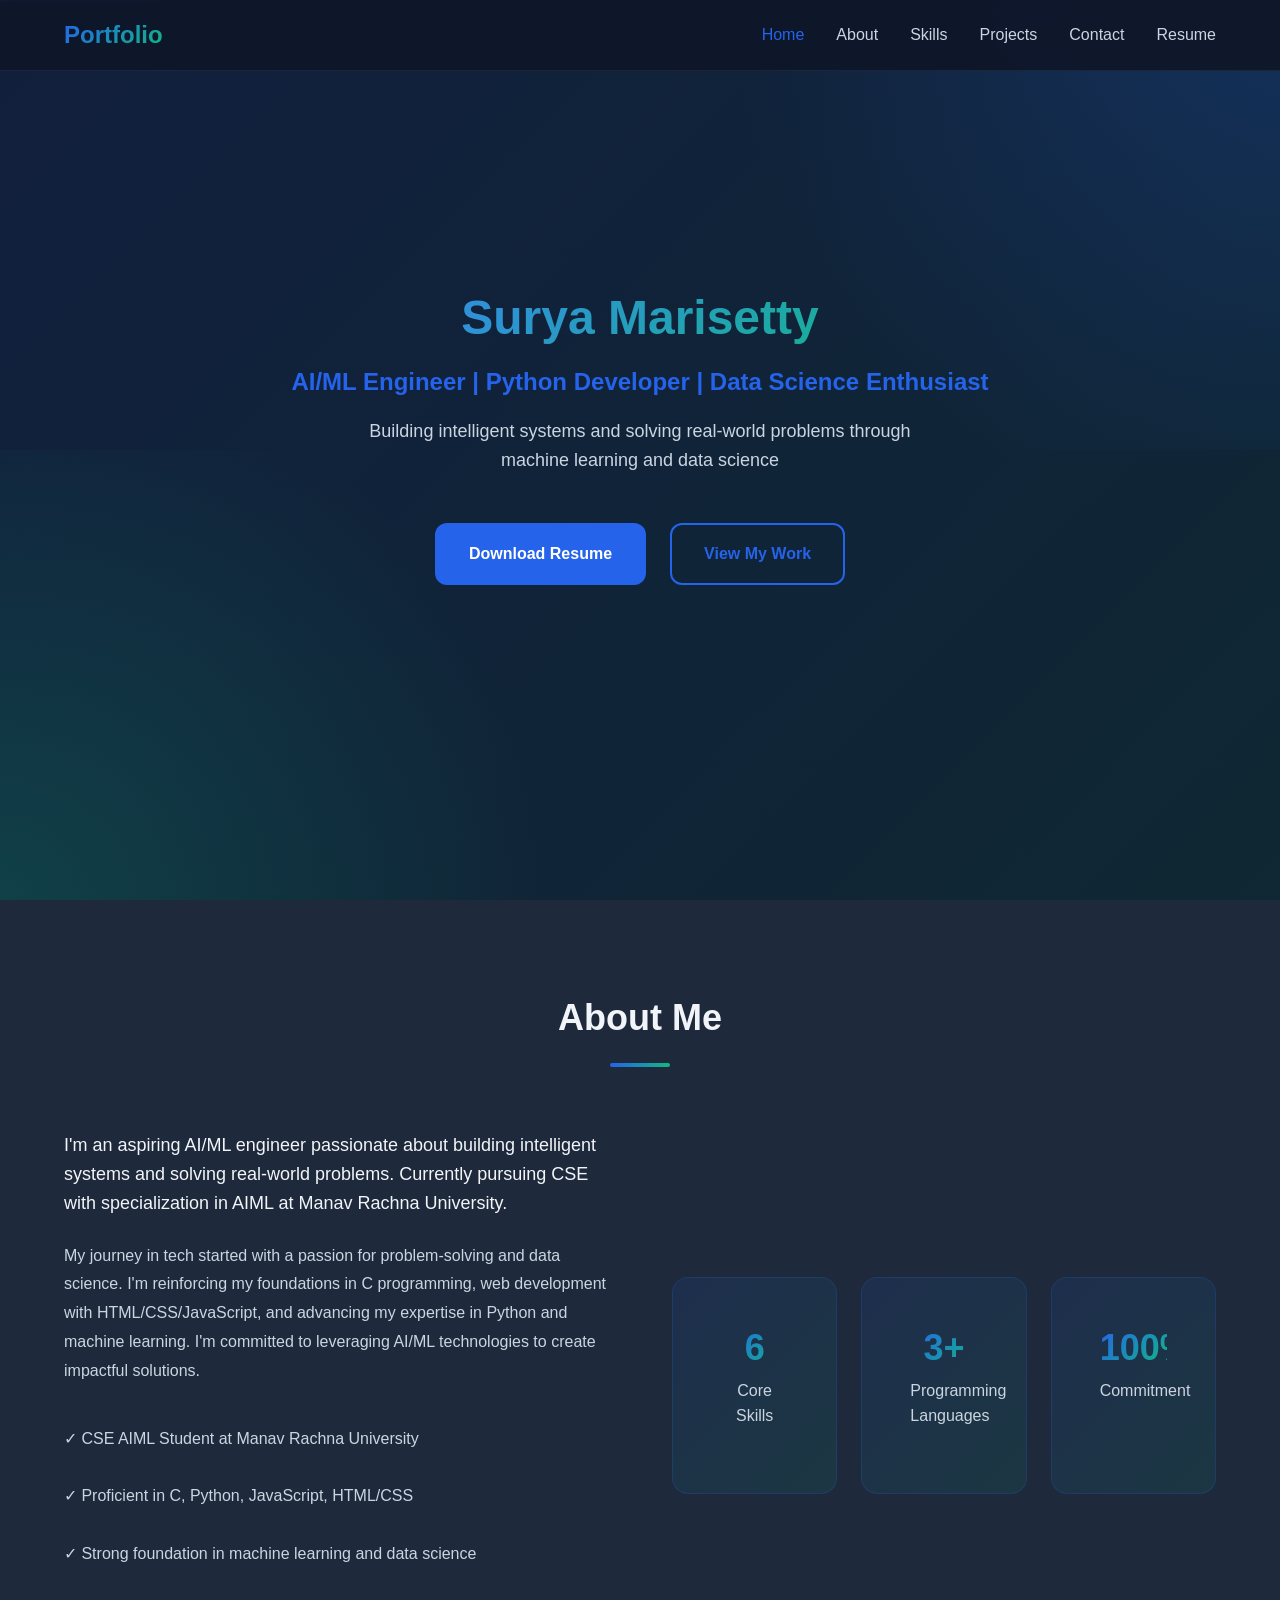
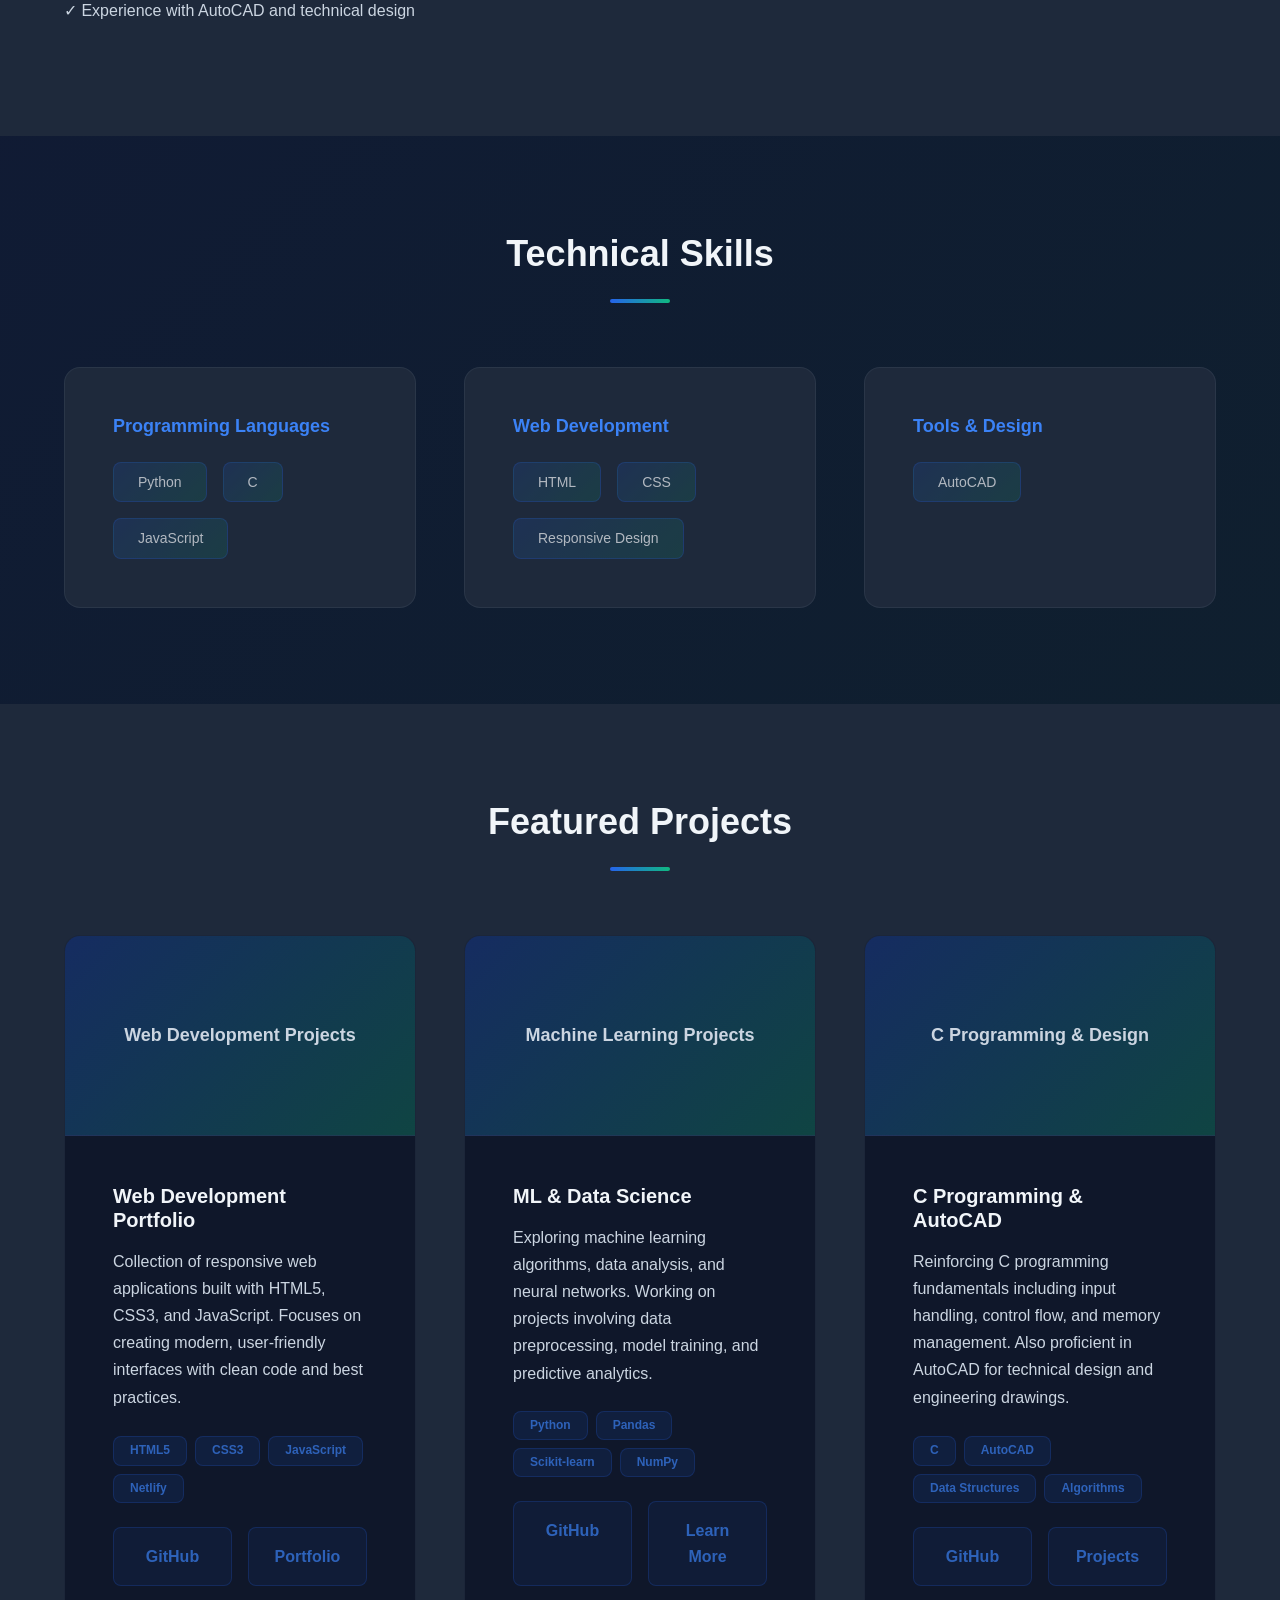
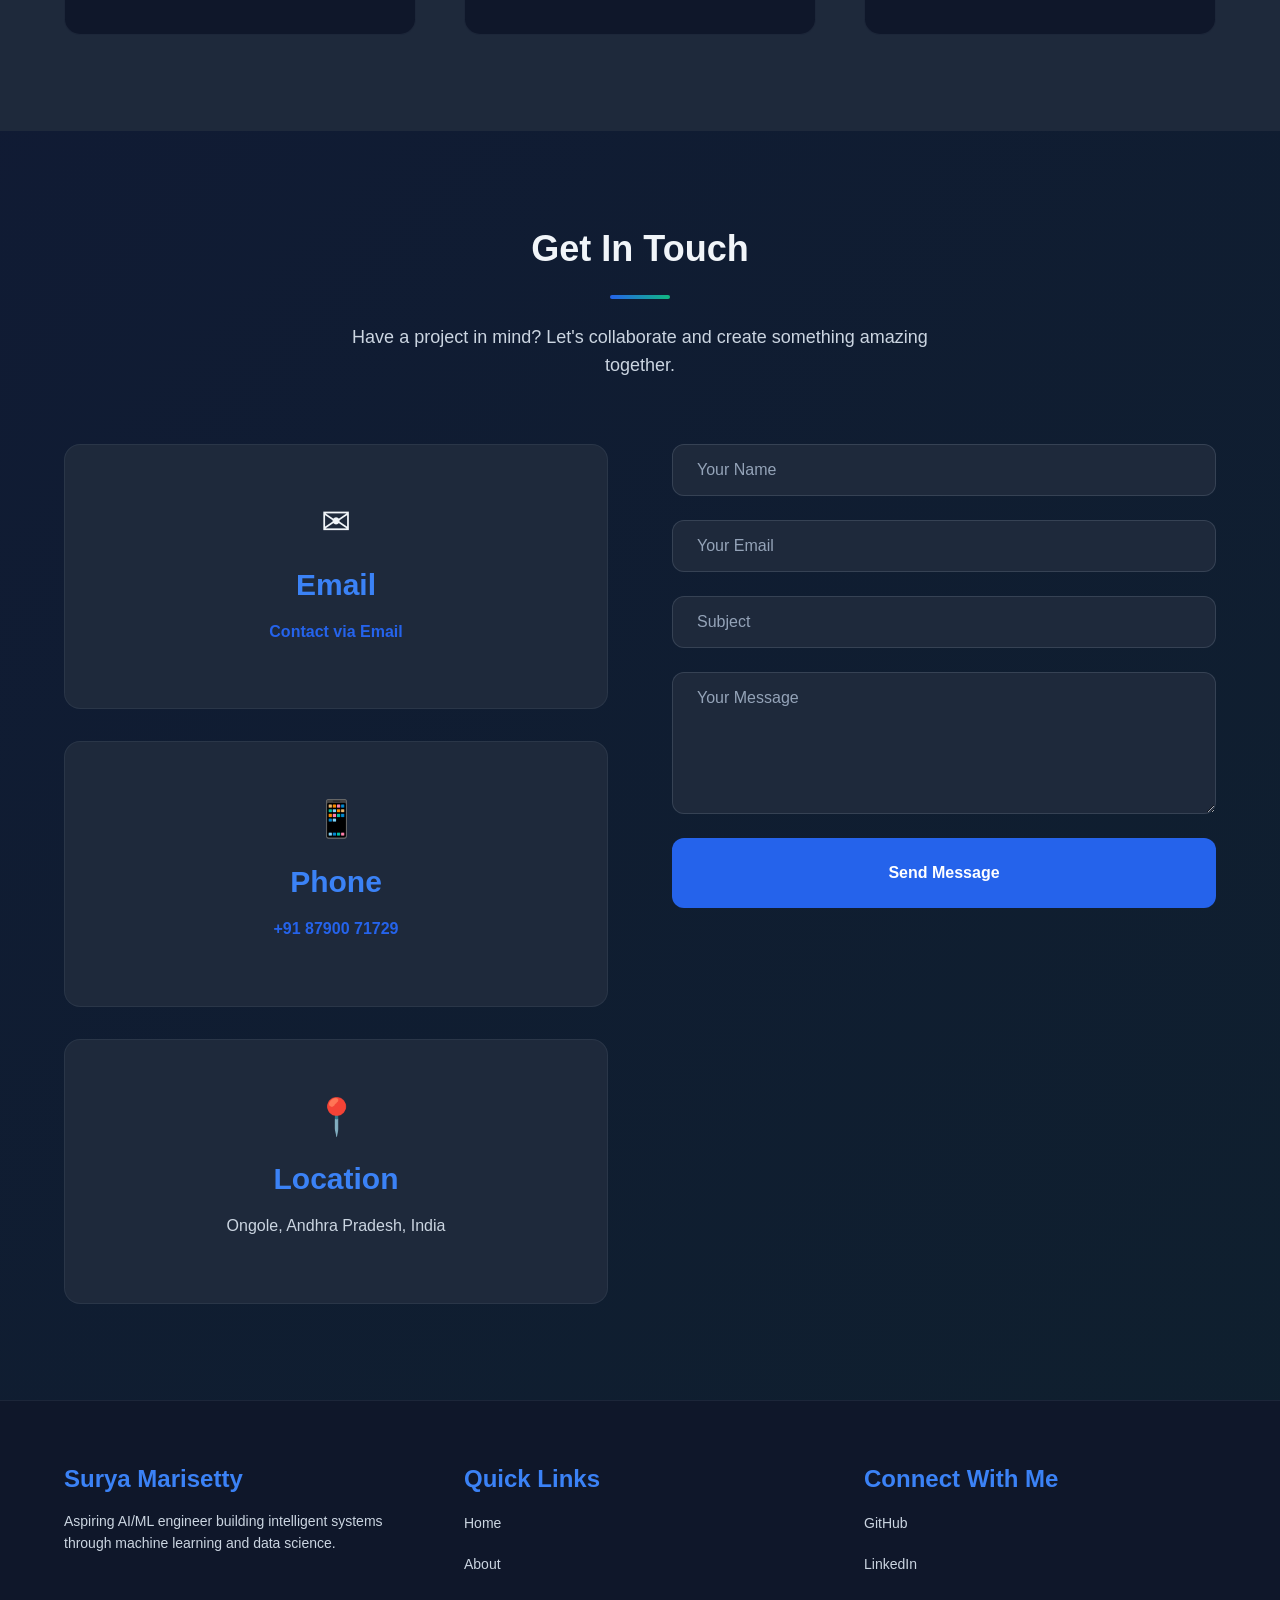
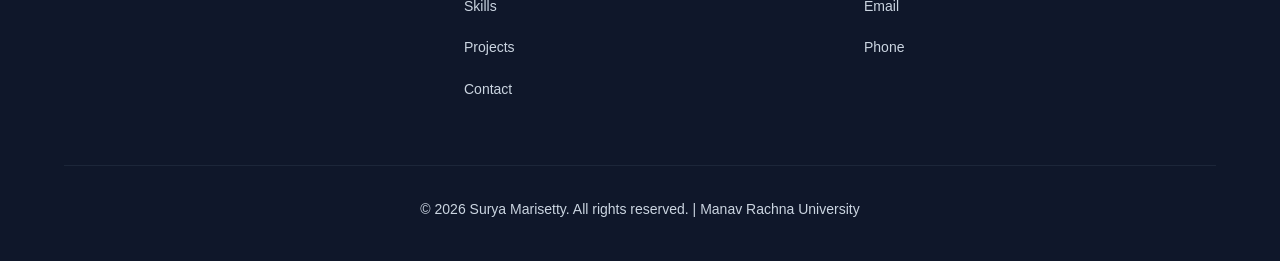
==== index.html @ 5ca96679 "Add files via upload" ====
<!DOCTYPE html>
<html lang="en">
<head>
    <meta charset="UTF-8">
    <meta name="viewport" content="width=device-width, initial-scale=1.0">
    <meta name="description" content="Professional portfolio showcasing projects, skills, and expertise">
    <meta name="keywords" content="portfolio, developer, projects, skills">
    <meta name="author" content="Surya Marisetty">
    <title>Professional Portfolio - Surya Marisetty</title>
    <link rel="stylesheet" href="styles.css">
    <link rel="canonical" href="https://yourportfolio.com">
</head>
<body>
    <!-- Navigation Bar -->
    <nav class="navbar" id="navbar">
        <div class="nav-container">
            <div class="logo">
                <span class="logo-text">Portfolio</span>
            </div>
            <button class="hamburger" id="hamburger">
                <span></span>
                <span></span>
                <span></span>
            </button>
            <ul class="nav-menu" id="navMenu">
                <li><a href="#home" class="nav-link">Home</a></li>
                <li><a href="#about" class="nav-link">About</a></li>
                <li><a href="#skills" class="nav-link">Skills</a></li>
                <li><a href="#projects" class="nav-link">Projects</a></li>
                <li><a href="#contact" class="nav-link">Contact</a></li>
                <li><a href="resume.html" class="nav-link" target="_blank">Resume</a></li>
            </ul>
        </div>
    </nav>

    <!-- Hero Section -->
    <section id="home" class="hero">
        <div class="hero-content">
            <h1 class="hero-title">Surya Marisetty</h1>
            <p class="hero-subtitle">AI/ML Engineer | Python Developer | Data Science Enthusiast</p>
            <p class="hero-description">Building intelligent systems and solving real-world problems through machine learning and data science</p>
            <div class="hero-buttons">
                <a href="resume.html" target="_blank" class="btn btn-primary">Download Resume</a>
                <a href="#projects" class="btn btn-secondary">View My Work</a>
            </div>
        </div>
        <div class="hero-background"></div>
    </section>

    <!-- About Section -->
    <section id="about" class="about">
        <div class="container">
            <div class="section-header">
                <h2 class="section-title">About Me</h2>
                <div class="title-underline"></div>
            </div>
            <div class="about-content">
                <div class="about-text">
                    <p class="about-intro">
                        I'm an aspiring AI/ML engineer passionate about building intelligent systems and solving real-world problems. 
                        Currently pursuing CSE with specialization in AIML at Manav Rachna University.
                    </p>
                    <p class="about-description">
                        My journey in tech started with a passion for problem-solving and data science. I'm reinforcing my foundations in C programming, 
                        web development with HTML/CSS/JavaScript, and advancing my expertise in Python and machine learning. 
                        I'm committed to leveraging AI/ML technologies to create impactful solutions.
                    </p>
                    <ul class="about-highlights">
                        <li>✓ CSE AIML Student at Manav Rachna University</li>
                        <li>✓ Proficient in C, Python, JavaScript, HTML/CSS</li>
                        <li>✓ Strong foundation in machine learning and data science</li>
                        <li>✓ Experience with AutoCAD and technical design</li>
                    </ul>
                </div>
                <div class="about-stats">
                    <div class="stat-card">
                        <h3 class="stat-number">6</h3>
                        <p class="stat-label">Core Skills</p>
                    </div>
                    <div class="stat-card">
                        <h3 class="stat-number">3+</h3>
                        <p class="stat-label">Programming Languages</p>
                    </div>
                    <div class="stat-card">
                        <h3 class="stat-number">100%</h3>
                        <p class="stat-label">Commitment</p>
                    </div>
                </div>
            </div>
        </div>
    </section>

    <!-- Skills Section -->
    <section id="skills" class="skills">
        <div class="container">
            <div class="section-header">
                <h2 class="section-title">Technical Skills</h2>
                <div class="title-underline"></div>
            </div>
            <div class="skills-grid">
                <div class="skill-category">
                    <h3 class="skill-title">Programming Languages</h3>
                    <div class="skill-tags">
                        <span class="skill-tag">Python</span>
                        <span class="skill-tag">C</span>
                        <span class="skill-tag">JavaScript</span>
                    </div>
                </div>

                <div class="skill-category">
                    <h3 class="skill-title">Web Development</h3>
                    <div class="skill-tags">
                        <span class="skill-tag">HTML</span>
                        <span class="skill-tag">CSS</span>
                        <span class="skill-tag">Responsive Design</span>
                    </div>
                </div>

                <div class="skill-category">
                    <h3 class="skill-title">Tools & Design</h3>
                    <div class="skill-tags">
                        <span class="skill-tag">AutoCAD</span>
                    </div>
                </div>
            </div>
        </div>
    </section>

    <!-- Projects Section -->
    <section id="projects" class="projects">
        <div class="container">
            <div class="section-header">
                <h2 class="section-title">Featured Projects</h2>
                <div class="title-underline"></div>
            </div>
            <div class="projects-grid">
                <article class="project-card">
                    <div class="project-image">
                        <div class="placeholder-image">Web Development Projects</div>
                    </div>
                    <div class="project-content">
                        <h3 class="project-title">Web Development Portfolio</h3>
                        <p class="project-description">
                            Collection of responsive web applications built with HTML5, CSS3, and JavaScript. 
                            Focuses on creating modern, user-friendly interfaces with clean code and best practices.
                        </p>
                        <div class="project-tech">
                            <span class="tech-badge">HTML5</span>
                            <span class="tech-badge">CSS3</span>
                            <span class="tech-badge">JavaScript</span>
                            <span class="tech-badge">Netlify</span>
                        </div>
                        <div class="project-links">
                            <a href="https://github.com/200726-surya" target="_blank" class="project-link">GitHub</a>
                            <a href="#" class="project-link">Portfolio</a>
                        </div>
                    </div>
                </article>

                <article class="project-card">
                    <div class="project-image">
                        <div class="placeholder-image">Machine Learning Projects</div>
                    </div>
                    <div class="project-content">
                        <h3 class="project-title">ML & Data Science</h3>
                        <p class="project-description">
                            Exploring machine learning algorithms, data analysis, and neural networks. 
                            Working on projects involving data preprocessing, model training, and predictive analytics.
                        </p>
                        <div class="project-tech">
                            <span class="tech-badge">Python</span>
                            <span class="tech-badge">Pandas</span>
                            <span class="tech-badge">Scikit-learn</span>
                            <span class="tech-badge">NumPy</span>
                        </div>
                        <div class="project-links">
                            <a href="https://github.com/200726-surya" target="_blank" class="project-link">GitHub</a>
                            <a href="#" class="project-link">Learn More</a>
                        </div>
                    </div>
                </article>

                <article class="project-card">
                    <div class="project-image">
                        <div class="placeholder-image">C Programming & Design</div>
                    </div>
                    <div class="project-content">
                        <h3 class="project-title">C Programming & AutoCAD</h3>
                        <p class="project-description">
                            Reinforcing C programming fundamentals including input handling, control flow, and memory management. 
                            Also proficient in AutoCAD for technical design and engineering drawings.
                        </p>
                        <div class="project-tech">
                            <span class="tech-badge">C</span>
                            <span class="tech-badge">AutoCAD</span>
                            <span class="tech-badge">Data Structures</span>
                            <span class="tech-badge">Algorithms</span>
                        </div>
                        <div class="project-links">
                            <a href="https://github.com/200726-surya" target="_blank" class="project-link">GitHub</a>
                            <a href="#" class="project-link">Projects</a>
                        </div>
                    </div>
                </article>
            </div>
        </div>
    </section>

    <!-- Contact Section -->
    <section id="contact" class="contact">
        <div class="container">
            <div class="section-header">
                <h2 class="section-title">Get In Touch</h2>
                <div class="title-underline"></div>
                <p class="section-subtitle">Have a project in mind? Let's collaborate and create something amazing together.</p>
            </div>
            <div class="contact-wrapper">
                <div class="contact-info">
                    <div class="info-card">
                        <div class="info-icon">✉</div>
                        <h3>Email</h3>
                        <p><a href="mailto:suryamarisetty10@gmail.com">Contact via Email</a></p>
                    </div>
                    <div class="info-card">
                        <div class="info-icon">📱</div>
                        <h3>Phone</h3>
                        <p><a href="tel:+918790071729">+91 87900 71729</a></p>
                    </div>
                    <div class="info-card">
                        <div class="info-icon">📍</div>
                        <h3>Location</h3>
                        <p>Ongole, Andhra Pradesh, India</p>
                    </div>
                </div>

                <form class="contact-form" id="contactForm">
                    <div class="form-group">
                        <input type="text" placeholder="Your Name" required aria-label="Your Name">
                    </div>
                    <div class="form-group">
                        <input type="email" placeholder="Your Email" required aria-label="Your Email">
                    </div>
                    <div class="form-group">
                        <input type="text" placeholder="Subject" required aria-label="Subject">
                    </div>
                    <div class="form-group">
                        <textarea placeholder="Your Message" rows="6" required aria-label="Your Message"></textarea>
                    </div>
                    <button type="submit" class="btn btn-primary btn-submit">Send Message</button>
                    <p class="form-message" id="formMessage"></p>
                </form>
            </div>
        </div>
    </section>

    <!-- Footer -->
    <footer class="footer">
        <div class="container">
            <div class="footer-content">
                <div class="footer-section">
                    <h4>Surya Marisetty</h4>
                    <p>Aspiring AI/ML engineer building intelligent systems through machine learning and data science.</p>
                </div>
                <div class="footer-section">
                    <h4>Quick Links</h4>
                    <ul>
                        <li><a href="#home">Home</a></li>
                        <li><a href="#about">About</a></li>
                        <li><a href="#skills">Skills</a></li>
                        <li><a href="#projects">Projects</a></li>
                        <li><a href="#contact">Contact</a></li>
                    </ul>
                </div>
                <div class="footer-section">
                    <h4>Connect With Me</h4>
                    <ul>
                        <li><a href="https://github.com/200726-surya" target="_blank">GitHub</a></li>
                        <li><a href="https://www.linkedin.com/in/surya-charan-marisetty-70ba9637b/" target="_blank">LinkedIn</a></li>
                        <li><a href="mailto:suryamarisetty10@gmail.com" target="_blank">Email</a></li>
                        <li><a href="tel:+918790071729" target="_blank">Phone</a></li>
                    </ul>
                </div>
            </div>
            <div class="footer-bottom">
                <p>&copy; 2026 Surya Marisetty. All rights reserved. | Manav Rachna University</p>
            </div>
        </div>
    </footer>

    <script src="script.js"></script>
</body>
</html>
---- styles.css ----
/* ==================== ROOT & VARIABLES ==================== */
:root {
    /* Color Palette */
    --primary-color: #2563eb;
    --primary-dark: #1e40af;
    --primary-light: #3b82f6;
    --secondary-color: #10b981;
    --secondary-dark: #059669;
    --background-color: #0f172a;
    --surface-color: #1e293b;
    --surface-light: #334155;
    --text-primary: #f1f5f9;
    --text-secondary: #cbd5e1;
    --text-muted: #94a3b8;
    --accent-color: #f59e0b;
    --success-color: #10b981;
    --error-color: #ef4444;
    --warning-color: #f59e0b;
    
    /* Spacing */
    --spacing-xs: 0.25rem;
    --spacing-sm: 0.5rem;
    --spacing-md: 1rem;
    --spacing-lg: 1.5rem;
    --spacing-xl: 2rem;
    --spacing-2xl: 3rem;
    --spacing-3xl: 4rem;
    --spacing-4xl: 6rem;
    
    /* Typography */
    --font-primary: 'Segoe UI', Tahoma, Geneva, Verdana, sans-serif;
    --font-mono: 'Courier New', monospace;
    --font-size-xs: 0.75rem;
    --font-size-sm: 0.875rem;
    --font-size-base: 1rem;
    --font-size-lg: 1.125rem;
    --font-size-xl: 1.25rem;
    --font-size-2xl: 1.5rem;
    --font-size-3xl: 1.875rem;
    --font-size-4xl: 2.25rem;
    --font-size-5xl: 3rem;
    
    /* Border Radius */
    --radius-sm: 0.375rem;
    --radius-md: 0.5rem;
    --radius-lg: 0.75rem;
    --radius-xl: 1rem;
    --radius-2xl: 1.5rem;
    
    /* Transitions */
    --transition-fast: 150ms cubic-bezier(0.4, 0, 0.2, 1);
    --transition-base: 250ms cubic-bezier(0.4, 0, 0.2, 1);
    --transition-slow: 350ms cubic-bezier(0.4, 0, 0.2, 1);
    
    /* Shadows */
    --shadow-sm: 0 1px 2px 0 rgb(0 0 0 / 0.05);
    --shadow-md: 0 4px 6px -1px rgb(0 0 0 / 0.1), 0 2px 4px -2px rgb(0 0 0 / 0.1);
    --shadow-lg: 0 10px 15px -3px rgb(0 0 0 / 0.1), 0 4px 6px -4px rgb(0 0 0 / 0.1);
    --shadow-xl: 0 20px 25px -5px rgb(0 0 0 / 0.1), 0 8px 10px -6px rgb(0 0 0 / 0.1);
    --shadow-2xl: 0 25px 50px -12px rgb(0 0 0 / 0.25);
}

/* ==================== RESET & BASE STYLES ==================== */
* {
    margin: 0;
    padding: 0;
    box-sizing: border-box;
}

html {
    scroll-behavior: smooth;
}

body {
    font-family: var(--font-primary);
    background-color: var(--background-color);
    color: var(--text-primary);
    line-height: 1.6;
    overflow-x: hidden;
}

a {
    color: var(--primary-color);
    text-decoration: none;
    transition: color var(--transition-base);
}

a:hover {
    color: var(--primary-light);
}

/* ==================== TYPOGRAPHY ==================== */
h1, h2, h3, h4, h5, h6 {
    font-weight: 700;
    line-height: 1.2;
    margin-bottom: var(--spacing-md);
}

h1 { font-size: var(--font-size-5xl); }
h2 { font-size: var(--font-size-4xl); }
h3 { font-size: var(--font-size-3xl); }
h4 { font-size: var(--font-size-2xl); }
h5 { font-size: var(--font-size-xl); }
h6 { font-size: var(--font-size-lg); }

p {
    margin-bottom: var(--spacing-md);
    color: var(--text-secondary);
}

/* ==================== CONTAINER ==================== */
.container {
    max-width: 1200px;
    margin: 0 auto;
    padding: 0 var(--spacing-lg);
}

@media (max-width: 768px) {
    .container {
        padding: 0 var(--spacing-md);
    }
}

/* ==================== NAVIGATION BAR ==================== */
.navbar {
    position: fixed;
    top: 0;
    width: 100%;
    background-color: rgba(15, 23, 42, 0.95);
    backdrop-filter: blur(10px);
    z-index: 1000;
    border-bottom: 1px solid rgba(148, 163, 184, 0.1);
    transition: all var(--transition-base);
}

.navbar.scrolled {
    box-shadow: var(--shadow-lg);
    background-color: rgba(15, 23, 42, 0.98);
}

.nav-container {
    max-width: 1200px;
    margin: 0 auto;
    padding: 0 var(--spacing-lg);
    display: flex;
    justify-content: space-between;
    align-items: center;
    height: 70px;
}

.logo {
    font-size: var(--font-size-2xl);
    font-weight: 700;
    background: linear-gradient(135deg, var(--primary-color), var(--secondary-color));
    -webkit-background-clip: text;
    -webkit-text-fill-color: transparent;
    background-clip: text;
}

.logo-text {
    display: inline-block;
}

.nav-menu {
    display: flex;
    list-style: none;
    gap: var(--spacing-xl);
}

.nav-link {
    color: var(--text-secondary);
    font-weight: 500;
    position: relative;
    transition: color var(--transition-base);
}

.nav-link::after {
    content: '';
    position: absolute;
    bottom: -5px;
    left: 0;
    width: 0;
    height: 2px;
    background-color: var(--primary-color);
    transition: width var(--transition-base);
}

.nav-link:hover {
    color: var(--primary-color);
}

.nav-link:hover::after {
    width: 100%;
}

.hamburger {
    display: none;
    flex-direction: column;
    cursor: pointer;
    background: none;
    border: none;
    gap: var(--spacing-xs);
}

.hamburger span {
    width: 25px;
    height: 3px;
    background-color: var(--text-primary);
    border-radius: var(--radius-sm);
    transition: all var(--transition-base);
}

@media (max-width: 768px) {
    .hamburger {
        display: flex;
    }

    .hamburger.active span:nth-child(1) {
        transform: rotate(45deg) translate(10px, 10px);
    }

    .hamburger.active span:nth-child(2) {
        opacity: 0;
    }

    .hamburger.active span:nth-child(3) {
        transform: rotate(-45deg) translate(8px, -8px);
    }

    .nav-menu {
        position: absolute;
        top: 70px;
        left: 0;
        width: 100%;
        flex-direction: column;
        gap: 0;
        background-color: var(--surface-color);
        max-height: 0;
        overflow: hidden;
        transition: max-height var(--transition-base);
    }

    .nav-menu.active {
        max-height: 400px;
    }

    .nav-menu li {
        border-bottom: 1px solid rgba(148, 163, 184, 0.1);
    }

    .nav-menu li a {
        display: block;
        padding: var(--spacing-lg);
        color: var(--text-primary);
    }

    .nav-link::after {
        display: none;
    }
}

/* ==================== BUTTONS ==================== */
.btn {
    padding: var(--spacing-md) var(--spacing-xl);
    border: 2px solid transparent;
    border-radius: var(--radius-lg);
    font-size: var(--font-size-base);
    font-weight: 600;
    cursor: pointer;
    transition: all var(--transition-base);
    display: inline-block;
    text-align: center;
    vertical-align: middle;
}

.btn-primary {
    background-color: var(--primary-color);
    color: white;
}

.btn-primary:hover {
    background-color: var(--primary-dark);
    transform: translateY(-2px);
    box-shadow: var(--shadow-lg);
}

.btn-secondary {
    background-color: transparent;
    color: var(--primary-color);
    border-color: var(--primary-color);
}

.btn-secondary:hover {
    background-color: var(--primary-color);
    color: white;
    transform: translateY(-2px);
}

.btn-submit {
    width: 100%;
    padding: var(--spacing-lg) var(--spacing-xl);
}

/* ==================== HERO SECTION ==================== */
.hero {
    position: relative;
    min-height: 100vh;
    display: flex;
    align-items: center;
    justify-content: center;
    padding-top: 70px;
    overflow: hidden;
}

.hero-background {
    position: absolute;
    top: 0;
    left: 0;
    width: 100%;
    height: 100%;
    background: linear-gradient(135deg, rgba(37, 99, 235, 0.1) 0%, rgba(16, 185, 129, 0.1) 100%);
    z-index: -1;
}

.hero-background::before {
    content: '';
    position: absolute;
    top: -50%;
    right: -50%;
    width: 100%;
    height: 100%;
    background: radial-gradient(circle, rgba(37, 99, 235, 0.2) 0%, transparent 70%);
    animation: float 15s ease-in-out infinite;
    z-index: -1;
}

.hero-background::after {
    content: '';
    position: absolute;
    bottom: -50%;
    left: -50%;
    width: 100%;
    height: 100%;
    background: radial-gradient(circle, rgba(16, 185, 129, 0.2) 0%, transparent 70%);
    animation: float 20s ease-in-out infinite reverse;
    z-index: -1;
}

@keyframes float {
    0%, 100% { transform: translate(0, 0); }
    50% { transform: translate(30px, -30px); }
}

.hero-content {
    text-align: center;
    z-index: 2;
    animation: fadeInUp 1s ease-out;
}

.hero-title {
    font-size: var(--font-size-5xl);
    margin-bottom: var(--spacing-md);
    background: linear-gradient(135deg, var(--primary-light), var(--secondary-color));
    -webkit-background-clip: text;
    -webkit-text-fill-color: transparent;
    background-clip: text;
}

.hero-subtitle {
    font-size: var(--font-size-2xl);
    color: var(--primary-color);
    margin-bottom: var(--spacing-md);
    font-weight: 600;
}

.hero-description {
    font-size: var(--font-size-lg);
    color: var(--text-secondary);
    margin-bottom: var(--spacing-2xl);
    max-width: 600px;
    margin-left: auto;
    margin-right: auto;
}

.hero-buttons {
    display: flex;
    gap: var(--spacing-lg);
    justify-content: center;
    flex-wrap: wrap;
}

@media (max-width: 768px) {
    .hero-title {
        font-size: var(--font-size-3xl);
    }

    .hero-subtitle {
        font-size: var(--font-size-xl);
    }

    .hero-buttons {
        flex-direction: column;
        align-items: center;
    }

    .hero-buttons .btn {
        min-width: 250px;
    }
}

@keyframes fadeInUp {
    from {
        opacity: 0;
        transform: translateY(30px);
    }
    to {
        opacity: 1;
        transform: translateY(0);
    }
}

/* ==================== SECTION STYLES ==================== */
section {
    padding: var(--spacing-4xl) 0;
}

.section-header {
    text-align: center;
    margin-bottom: var(--spacing-3xl);
}

.section-title {
    font-size: var(--font-size-4xl);
    margin-bottom: var(--spacing-lg);
    color: var(--text-primary);
}

.title-underline {
    width: 60px;
    height: 4px;
    background: linear-gradient(90deg, var(--primary-color), var(--secondary-color));
    border-radius: var(--radius-sm);
    margin: 0 auto var(--spacing-lg);
}

.section-subtitle {
    font-size: var(--font-size-lg);
    color: var(--text-secondary);
    max-width: 600px;
    margin: 0 auto;
}

/* ==================== ABOUT SECTION ==================== */
.about {
    background-color: var(--surface-color);
}

.about-content {
    display: grid;
    grid-template-columns: 1fr 1fr;
    gap: var(--spacing-3xl);
    align-items: center;
}

.about-text h3 {
    display: none;
}

.about-intro {
    font-size: var(--font-size-lg);
    color: var(--text-primary);
    margin-bottom: var(--spacing-lg);
}

.about-description {
    line-height: 1.8;
    margin-bottom: var(--spacing-lg);
}

.about-highlights {
    list-style: none;
    margin-top: var(--spacing-lg);
}

.about-highlights li {
    padding: var(--spacing-md) 0;
    color: var(--text-secondary);
    font-size: var(--font-size-base);
}

.about-highlights li::before {
    margin-right: var(--spacing-md);
}

.about-stats {
    display: grid;
    grid-template-columns: repeat(auto-fit, minmax(150px, 1fr));
    gap: var(--spacing-lg);
}

.stat-card {
    background: linear-gradient(135deg, rgba(37, 99, 235, 0.1), rgba(16, 185, 129, 0.1));
    padding: var(--spacing-2xl);
    border-radius: var(--radius-xl);
    border: 1px solid rgba(37, 99, 235, 0.2);
    text-align: center;
    transition: all var(--transition-base);
}

.stat-card:hover {
    border-color: var(--primary-color);
    box-shadow: var(--shadow-lg);
    transform: translateY(-5px);
}

.stat-number {
    font-size: var(--font-size-4xl);
    background: linear-gradient(135deg, var(--primary-color), var(--secondary-color));
    -webkit-background-clip: text;
    -webkit-text-fill-color: transparent;
    background-clip: text;
    margin-bottom: var(--spacing-sm);
}

.stat-label {
    color: var(--text-secondary);
    font-size: var(--font-size-base);
}

@media (max-width: 768px) {
    .about-content {
        grid-template-columns: 1fr;
        gap: var(--spacing-2xl);
    }

    .about-stats {
        grid-template-columns: 1fr;
    }
}

/* ==================== SKILLS SECTION ==================== */
.skills {
    background: linear-gradient(135deg, rgba(37, 99, 235, 0.05) 0%, rgba(16, 185, 129, 0.05) 100%);
}

.skills-grid {
    display: grid;
    grid-template-columns: repeat(auto-fit, minmax(280px, 1fr));
    gap: var(--spacing-2xl);
}

.skill-category {
    background-color: var(--surface-color);
    padding: var(--spacing-2xl);
    border-radius: var(--radius-xl);
    border: 1px solid rgba(148, 163, 184, 0.1);
    transition: all var(--transition-base);
}

.skill-category:hover {
    border-color: var(--primary-color);
    box-shadow: var(--shadow-lg);
    transform: translateY(-5px);
}

.skill-title {
    font-size: var(--font-size-lg);
    margin-bottom: var(--spacing-lg);
    color: var(--primary-light);
}

.skill-tags {
    display: flex;
    flex-wrap: wrap;
    gap: var(--spacing-md);
}

.skill-tag {
    background: linear-gradient(135deg, rgba(37, 99, 235, 0.2), rgba(16, 185, 129, 0.2));
    padding: var(--spacing-sm) var(--spacing-lg);
    border-radius: var(--radius-md);
    border: 1px solid rgba(37, 99, 235, 0.3);
    font-size: var(--font-size-sm);
    color: var(--text-primary);
    transition: all var(--transition-base);
}

.skill-tag:hover {
    background: linear-gradient(135deg, rgba(37, 99, 235, 0.4), rgba(16, 185, 129, 0.4));
    border-color: var(--primary-color);
    transform: scale(1.05);
}

/* ==================== PROJECTS SECTION ==================== */
.projects {
    background-color: var(--surface-color);
}

.projects-grid {
    display: grid;
    grid-template-columns: repeat(auto-fit, minmax(300px, 1fr));
    gap: var(--spacing-2xl);
}

.project-card {
    background: var(--background-color);
    border-radius: var(--radius-xl);
    overflow: hidden;
    border: 1px solid rgba(148, 163, 184, 0.1);
    transition: all var(--transition-base);
    display: flex;
    flex-direction: column;
}

.project-card:hover {
    border-color: var(--primary-color);
    box-shadow: var(--shadow-xl);
    transform: translateY(-10px);
}

.project-image {
    width: 100%;
    height: 200px;
    background: linear-gradient(135deg, rgba(37, 99, 235, 0.2), rgba(16, 185, 129, 0.2));
    display: flex;
    align-items: center;
    justify-content: center;
    border-bottom: 1px solid rgba(148, 163, 184, 0.1);
    overflow: hidden;
    position: relative;
}

.placeholder-image {
    text-align: center;
    font-size: var(--font-size-lg);
    font-weight: 600;
    color: var(--text-secondary);
    width: 100%;
    height: 100%;
    display: flex;
    align-items: center;
    justify-content: center;
    background: linear-gradient(135deg, rgba(37, 99, 235, 0.1), rgba(16, 185, 129, 0.1));
    transition: all var(--transition-base);
}

.project-card:hover .placeholder-image {
    background: linear-gradient(135deg, rgba(37, 99, 235, 0.3), rgba(16, 185, 129, 0.3));
}

.project-content {
    padding: var(--spacing-2xl);
    flex-grow: 1;
    display: flex;
    flex-direction: column;
}

.project-title {
    font-size: var(--font-size-xl);
    margin-bottom: var(--spacing-md);
    color: var(--text-primary);
}

.project-description {
    color: var(--text-secondary);
    margin-bottom: var(--spacing-lg);
    flex-grow: 1;
    line-height: 1.7;
}

.project-tech {
    display: flex;
    flex-wrap: wrap;
    gap: var(--spacing-sm);
    margin-bottom: var(--spacing-lg);
}

.tech-badge {
    background: rgba(37, 99, 235, 0.15);
    color: var(--primary-light);
    padding: var(--spacing-xs) var(--spacing-md);
    border-radius: var(--radius-md);
    font-size: var(--font-size-xs);
    font-weight: 600;
    border: 1px solid rgba(37, 99, 235, 0.3);
}

.project-links {
    display: flex;
    gap: var(--spacing-md);
}

.project-link {
    flex: 1;
    padding: var(--spacing-md);
    text-align: center;
    background: rgba(37, 99, 235, 0.1);
    border: 1px solid rgba(37, 99, 235, 0.3);
    border-radius: var(--radius-md);
    color: var(--primary-light);
    font-weight: 600;
    transition: all var(--transition-base);
}

.project-link:hover {
    background: var(--primary-color);
    color: white;
    border-color: var(--primary-color);
}

/* ==================== CONTACT SECTION ==================== */
.contact {
    background: linear-gradient(135deg, rgba(37, 99, 235, 0.05) 0%, rgba(16, 185, 129, 0.05) 100%);
}

.contact-wrapper {
    display: grid;
    grid-template-columns: 1fr 1fr;
    gap: var(--spacing-3xl);
    align-items: start;
}

.contact-info {
    display: grid;
    grid-template-columns: 1fr;
    gap: var(--spacing-xl);
}

.info-card {
    background-color: var(--surface-color);
    padding: var(--spacing-2xl);
    border-radius: var(--radius-xl);
    border: 1px solid rgba(148, 163, 184, 0.1);
    text-align: center;
    transition: all var(--transition-base);
}

.info-card:hover {
    border-color: var(--primary-color);
    box-shadow: var(--shadow-lg);
    transform: translateY(-5px);
}

.info-icon {
    font-size: var(--font-size-4xl);
    margin-bottom: var(--spacing-md);
}

.info-card h3 {
    color: var(--primary-light);
    margin-bottom: var(--spacing-md);
}

.info-card p {
    color: var(--text-secondary);
}

.info-card a {
    color: var(--primary-color);
    font-weight: 600;
}

.contact-form {
    display: flex;
    flex-direction: column;
    gap: var(--spacing-lg);
}

.form-group {
    display: flex;
}

.form-group input,
.form-group textarea {
    width: 100%;
    padding: var(--spacing-md) var(--spacing-lg);
    background-color: var(--surface-color);
    border: 1px solid rgba(148, 163, 184, 0.2);
    border-radius: var(--radius-lg);
    color: var(--text-primary);
    font-family: var(--font-primary);
    font-size: var(--font-size-base);
    transition: all var(--transition-base);
}

.form-group input::placeholder,
.form-group textarea::placeholder {
    color: var(--text-muted);
}

.form-group input:focus,
.form-group textarea:focus {
    outline: none;
    border-color: var(--primary-color);
    background-color: rgba(37, 99, 235, 0.05);
    box-shadow: 0 0 0 3px rgba(37, 99, 235, 0.1);
}

.form-message {
    text-align: center;
    padding: var(--spacing-md);
    border-radius: var(--radius-md);
    display: none;
}

.form-message.success {
    display: block;
    background-color: rgba(16, 185, 129, 0.1);
    color: var(--success-color);
    border: 1px solid var(--success-color);
}

.form-message.error {
    display: block;
    background-color: rgba(239, 68, 68, 0.1);
    color: var(--error-color);
    border: 1px solid var(--error-color);
}

@media (max-width: 768px) {
    .contact-wrapper {
        grid-template-columns: 1fr;
        gap: var(--spacing-2xl);
    }

    .contact-info {
        grid-template-columns: 1fr;
    }
}

/* ==================== FOOTER ==================== */
.footer {
    background-color: var(--background-color);
    border-top: 1px solid rgba(148, 163, 184, 0.1);
    padding: var(--spacing-3xl) 0 var(--spacing-lg);
}

.footer-content {
    display: grid;
    grid-template-columns: repeat(auto-fit, minmax(200px, 1fr));
    gap: var(--spacing-2xl);
    margin-bottom: var(--spacing-2xl);
}

.footer-section h4 {
    color: var(--primary-light);
    margin-bottom: var(--spacing-md);
}

.footer-section p {
    color: var(--text-secondary);
    font-size: var(--font-size-sm);
    line-height: 1.6;
}

.footer-section ul {
    list-style: none;
}

.footer-section ul li {
    margin-bottom: var(--spacing-md);
}

.footer-section a {
    color: var(--text-secondary);
    transition: color var(--transition-base);
    font-size: var(--font-size-sm);
}

.footer-section a:hover {
    color: var(--primary-color);
}

.footer-bottom {
    text-align: center;
    padding-top: var(--spacing-xl);
    border-top: 1px solid rgba(148, 163, 184, 0.1);
    color: var(--text-muted);
    font-size: var(--font-size-sm);
}

.footer-bottom a {
    color: var(--text-muted);
}

.footer-bottom a:hover {
    color: var(--primary-color);
}

/* ==================== SCROLLBAR ==================== */
::-webkit-scrollbar {
    width: 10px;
}

::-webkit-scrollbar-track {
    background: var(--background-color);
}

::-webkit-scrollbar-thumb {
    background: var(--surface-light);
    border-radius: 5px;
}

::-webkit-scrollbar-thumb:hover {
    background: var(--primary-color);
}

/* ==================== ACCESSIBILITY ==================== */
@media (prefers-reduced-motion: reduce) {
    *,
    *::before,
    *::after {
        animation-duration: 0.01ms !important;
        animation-iteration-count: 1 !important;
        transition-duration: 0.01ms !important;
    }
}

/* ==================== PRINT STYLES ==================== */
@media print {
    .navbar,
    .hero-buttons,
    .contact-form {
        display: none;
    }
}
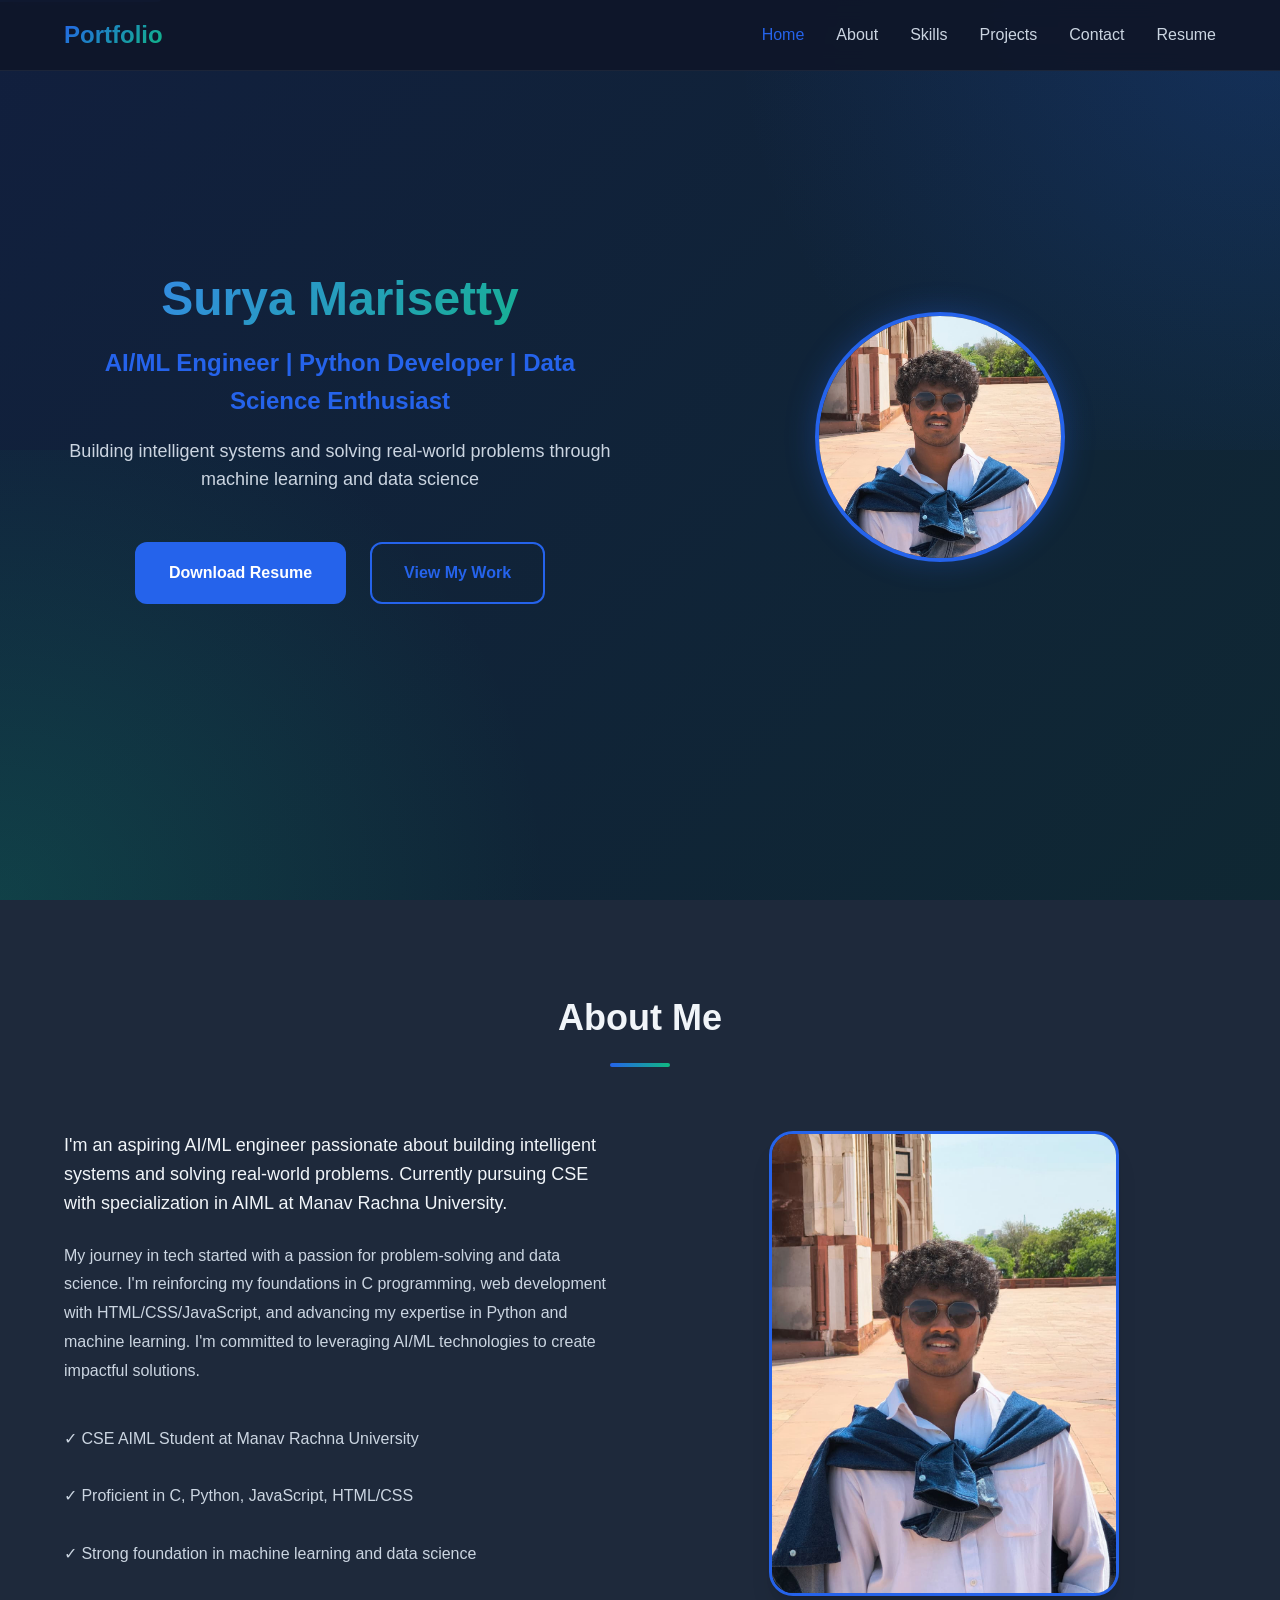
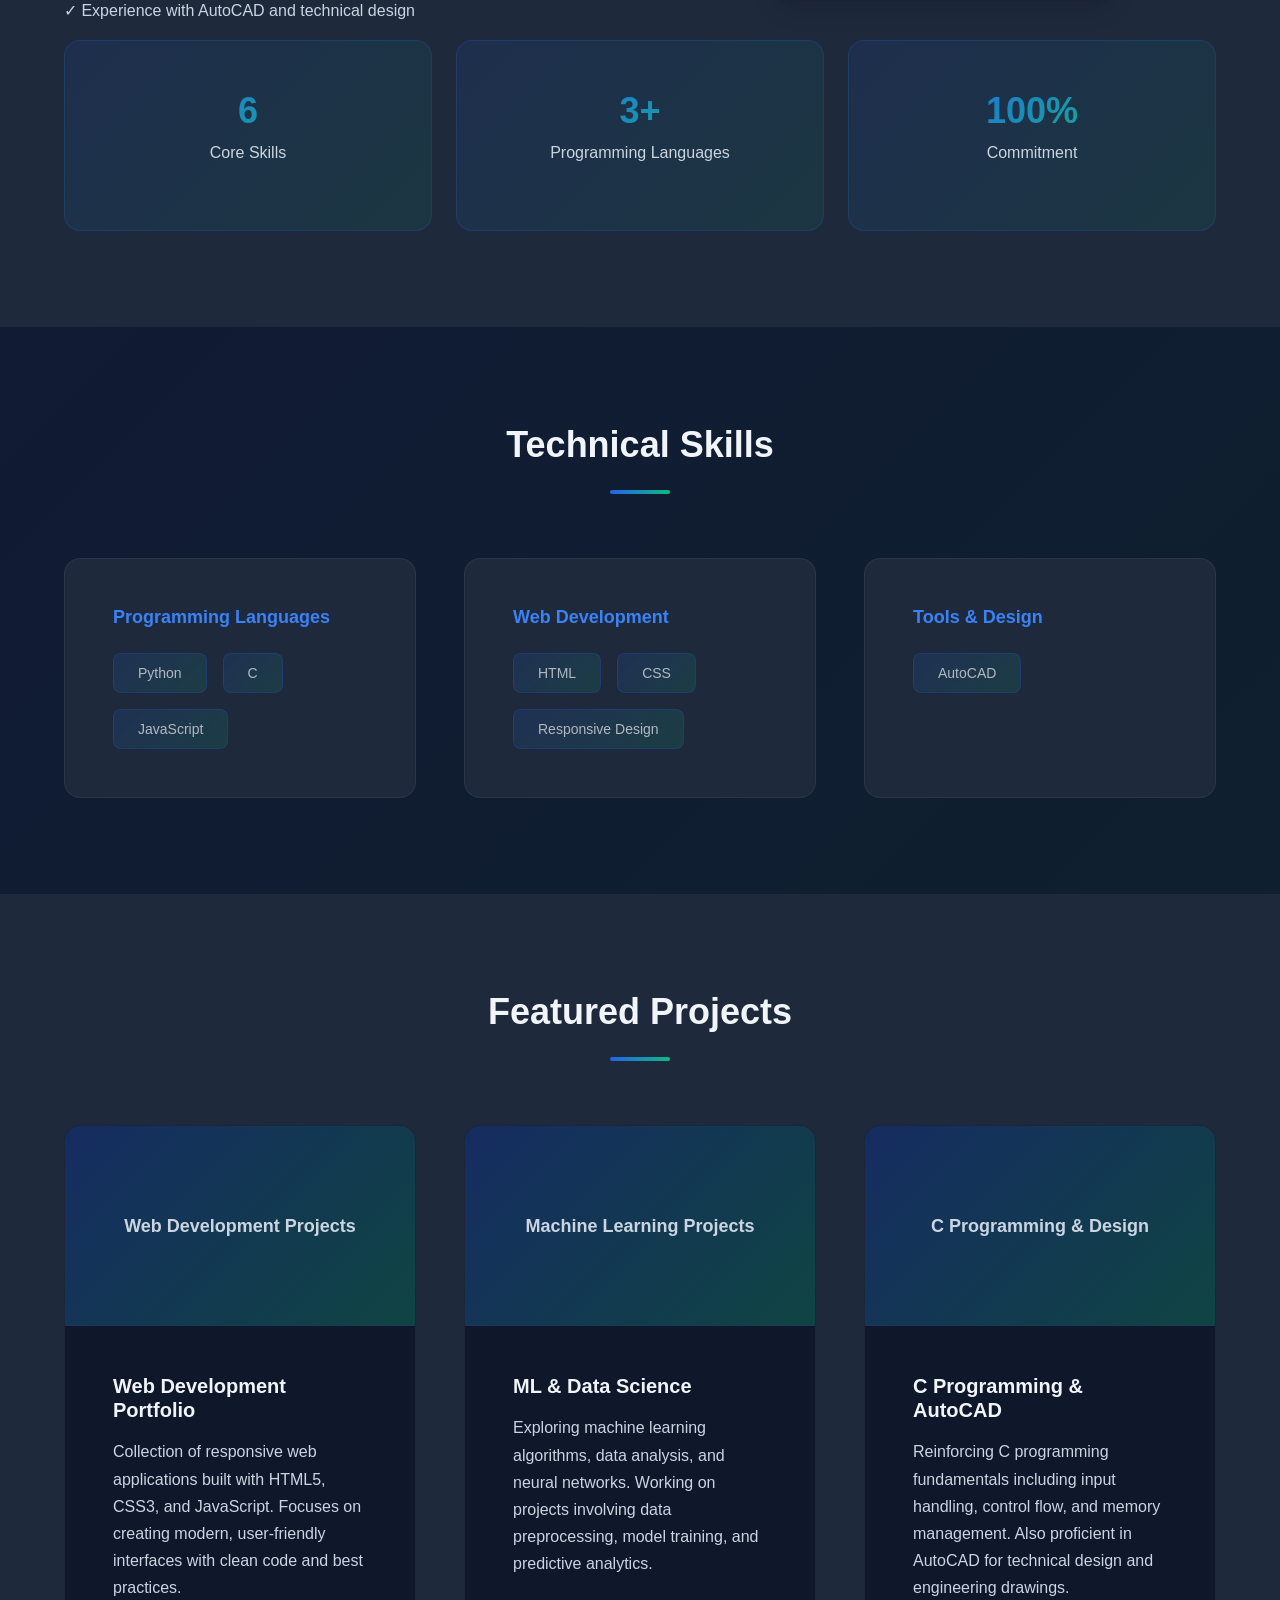
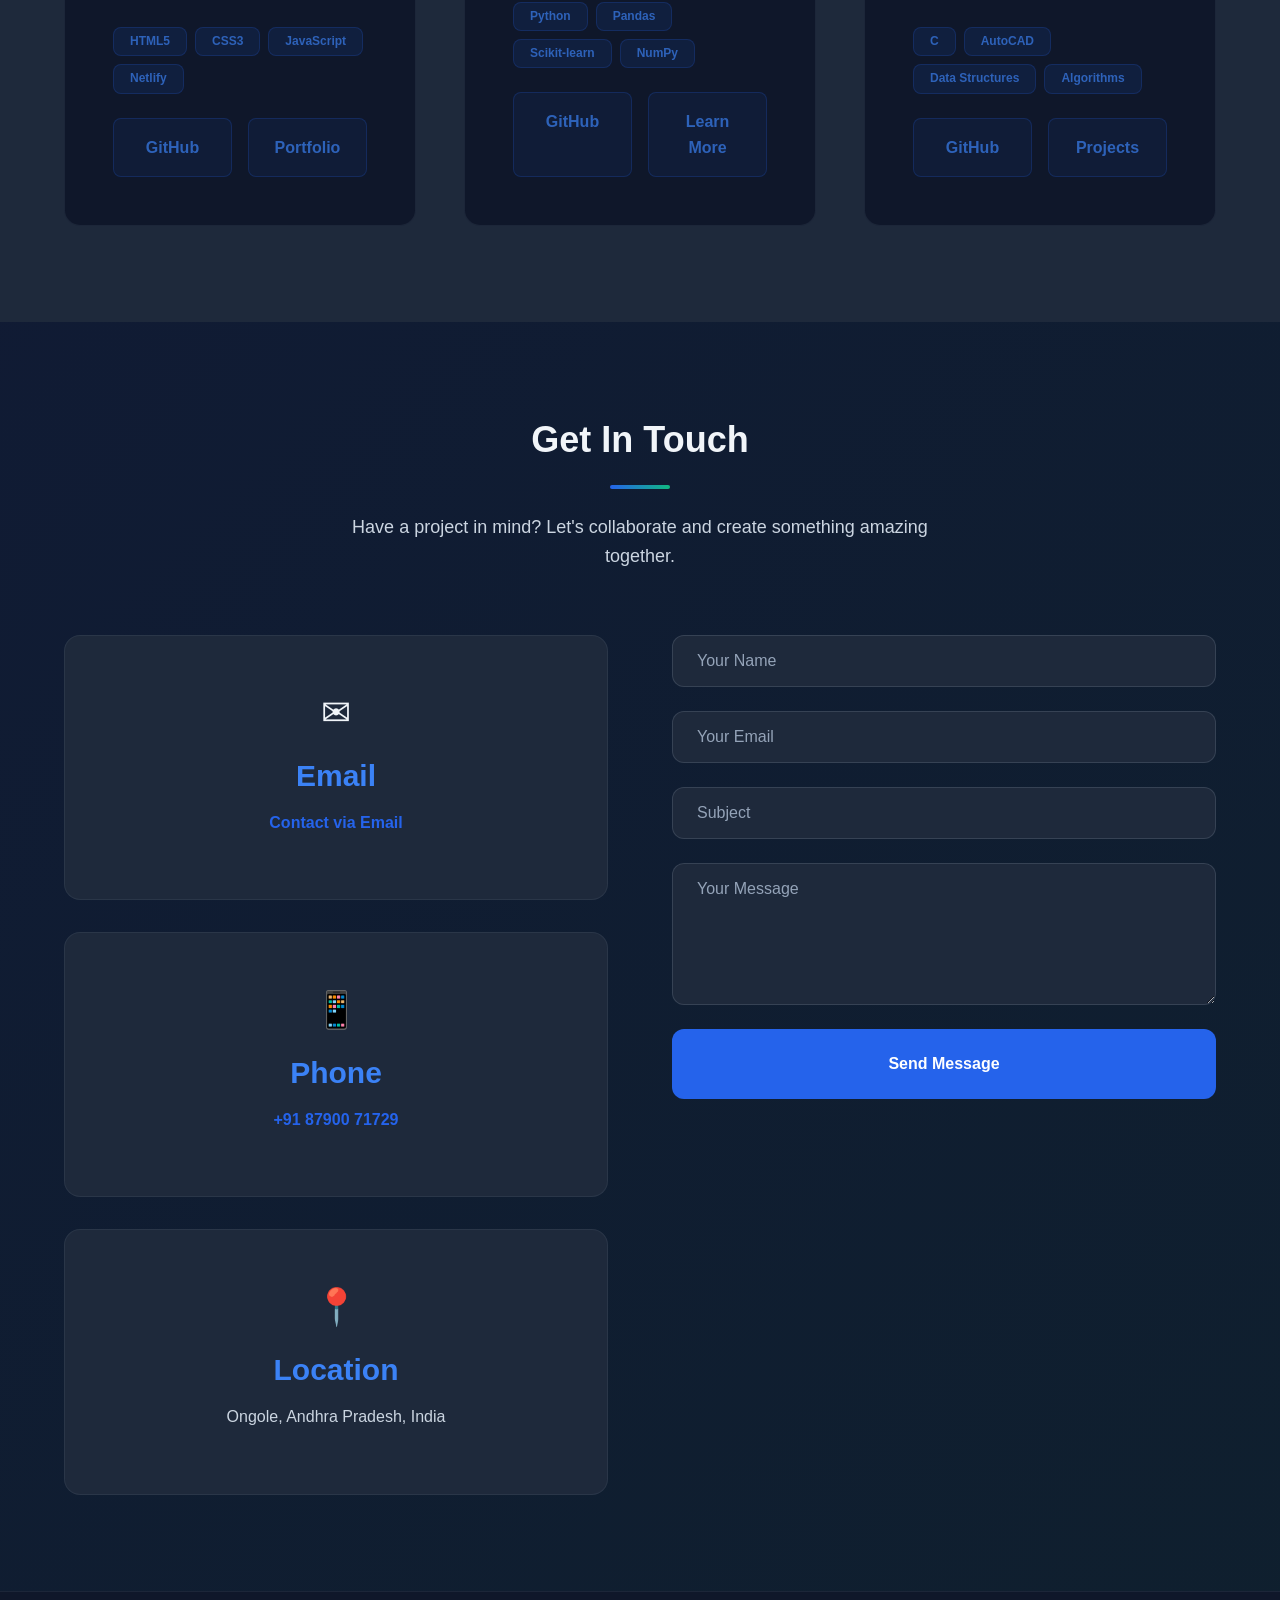
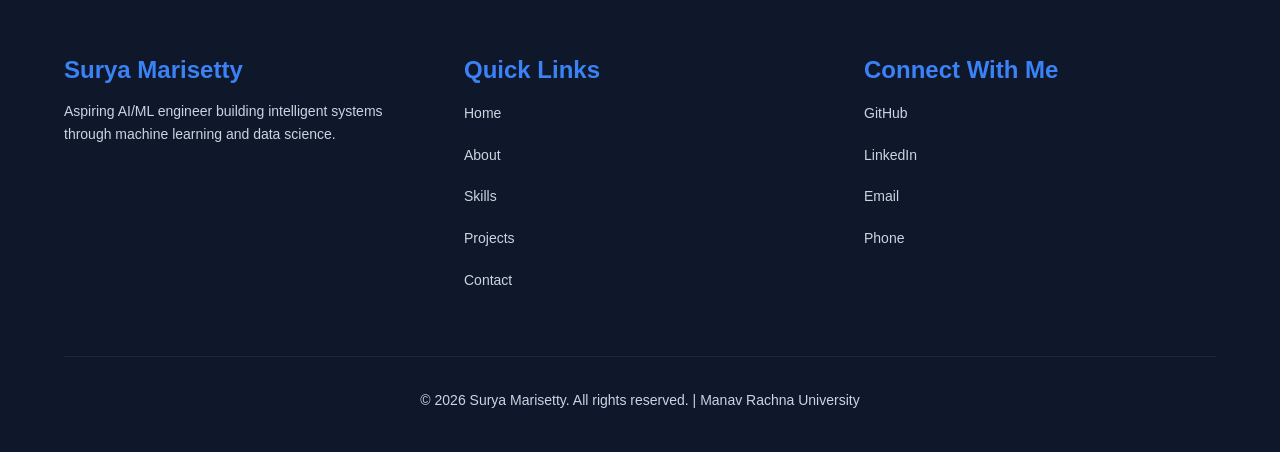
==== commit 2ae4a48b: "Add files via upload" ====
--- a/index.html
+++ b/index.html
@@ -44,6 +44,9 @@
                 <a href="#projects" class="btn btn-secondary">View My Work</a>
             </div>
         </div>
+        <div class="hero-image-wrapper">
+            <img src="portfolio.jpeg" alt="Surya Marisetty" class="hero-image">
+        </div>
         <div class="hero-background"></div>
     </section>
 
@@ -72,7 +75,11 @@
                         <li>✓ Experience with AutoCAD and technical design</li>
                     </ul>
                 </div>
-                <div class="about-stats">
+                <div class="about-image-wrapper">
+                    <img src="portfolio.jpeg" alt="Surya Marisetty" class="about-image">
+                </div>
+            </div>
+            <div class="about-stats">
                     <div class="stat-card">
                         <h3 class="stat-number">6</h3>
                         <p class="stat-label">Core Skills</p>
--- a/styles.css
+++ b/styles.css
@@ -306,10 +306,14 @@
     position: relative;
     min-height: 100vh;
     display: flex;
+    flex-direction: row;
     align-items: center;
-    justify-content: center;
+    justify-content: space-between;
     padding-top: 70px;
+    padding-left: var(--spacing-3xl);
+    padding-right: var(--spacing-3xl);
     overflow: hidden;
+    gap: var(--spacing-2xl);
 }
 
 .hero-background {
@@ -355,6 +359,31 @@
     text-align: center;
     z-index: 2;
     animation: fadeInUp 1s ease-out;
+    flex: 1;
+}
+
+.hero-image-wrapper {
+    flex: 1;
+    display: flex;
+    justify-content: center;
+    align-items: center;
+    z-index: 2;
+    animation: fadeInUp 1s ease-out 0.2s backwards;
+}
+
+.hero-image {
+    width: 250px;
+    height: 250px;
+    border-radius: 50%;
+    object-fit: cover;
+    border: 4px solid var(--primary-color);
+    box-shadow: 0 0 30px rgba(37, 99, 235, 0.3);
+    transition: all var(--transition-base);
+}
+
+.hero-image:hover {
+    transform: scale(1.05);
+    box-shadow: 0 0 50px rgba(37, 99, 235, 0.5);
 }
 
 .hero-title {
@@ -459,7 +488,7 @@
     display: grid;
     grid-template-columns: 1fr 1fr;
     gap: var(--spacing-3xl);
-    align-items: center;
+    align-items: start;
 }
 
 .about-text h3 {
@@ -490,6 +519,28 @@
 
 .about-highlights li::before {
     margin-right: var(--spacing-md);
+}
+
+.about-image-wrapper {
+    display: flex;
+    justify-content: center;
+    align-items: center;
+}
+
+.about-image {
+    width: 100%;
+    max-width: 350px;
+    height: auto;
+    border-radius: var(--radius-2xl);
+    object-fit: cover;
+    border: 3px solid var(--primary-color);
+    box-shadow: var(--shadow-xl);
+    transition: all var(--transition-base);
+}
+
+.about-image:hover {
+    transform: translateY(-10px);
+    box-shadow: var(--shadow-2xl);
 }
 
 .about-stats {
